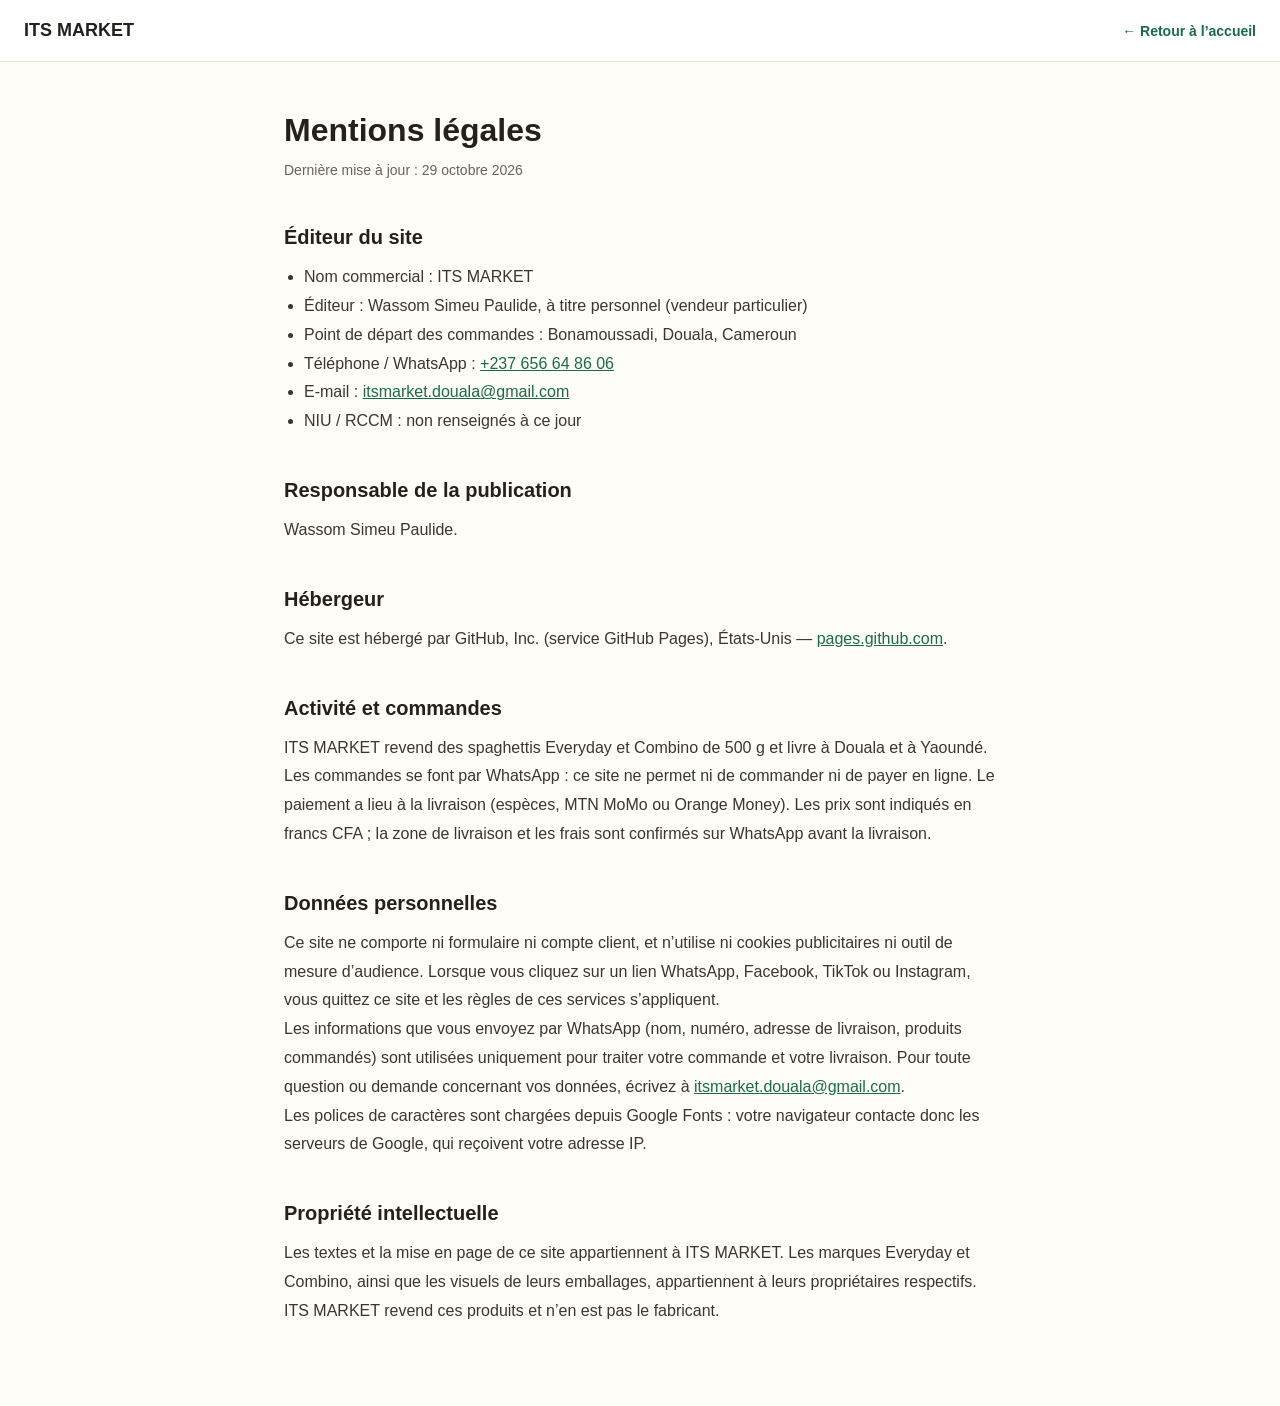
==== mentions-legales.html @ 29c6ae62 "feat: premiere version du site vitrine ITS MARKET (HTML et CSS)" ====
<!DOCTYPE html>
<html lang="fr">
  <head>
    <meta charset="UTF-8" />
    <meta http-equiv="Content-Security-Policy" content="default-src 'none'; img-src 'self'; style-src 'self' https://fonts.googleapis.com; font-src https://fonts.gstatic.com; base-uri 'none'; form-action 'none'; upgrade-insecure-requests" />
    <meta name="referrer" content="strict-origin-when-cross-origin" />
    <meta name="viewport" content="width=device-width, initial-scale=1.0" />
    <title>Mentions légales | ITS MARKET</title>
    <meta name="description" content="Mentions légales du site ITS MARKET : éditeur, hébergeur, données personnelles et propriété intellectuelle." />
    <link rel="canonical" href="https://paulide-simeu.github.io/mentions-legales.html" />
    <meta name="robots" content="index, follow" />
    <meta name="theme-color" content="#1b6b45" />
    <link rel="icon" href="assets/images/favicon.svg" type="image/svg+xml" />
    <link rel="icon" href="assets/images/favicon-48.png" sizes="48x48" type="image/png" />
    <link rel="apple-touch-icon" href="assets/images/apple-touch-icon.png" />
    <link rel="preconnect" href="https://fonts.googleapis.com" />
    <link rel="preconnect" href="https://fonts.gstatic.com" crossorigin />
    <link href="https://fonts.googleapis.com/css2?family=Inter:wght@400;500;600;700&family=Poppins:wght@500;600;700&display=swap" rel="stylesheet" />
    <link rel="stylesheet" href="css/style.css" />
  </head>
  <body>
    <header class="legal-header">
      <a href="index.html" class="logo">ITS MARKET</a>
      <a href="index.html" class="legal-back">← Retour à l’accueil</a>
    </header>

    <article class="legal-page">
      <h1>Mentions légales</h1>
      <p class="legal-update">Dernière mise à jour : 29 octobre 2026</p>

      <h2>Éditeur du site</h2>
      <ul>
        <li>Nom commercial : ITS MARKET</li>
        <li>Éditeur : Wassom Simeu Paulide, à titre personnel (vendeur particulier)</li>
        <li>Point de départ des commandes : Bonamoussadi, Douala, Cameroun</li>
        <li>Téléphone / WhatsApp : <a href="https://wa.me/237656648606" target="_blank" rel="noopener noreferrer">+237 656 64 86 06</a></li>
        <li>E-mail : <a href="mailto:itsmarket.douala@gmail.com">itsmarket.douala@gmail.com</a></li>
        <li>NIU / RCCM : non renseignés à ce jour</li>
      </ul>

      <h2>Responsable de la publication</h2>
      <p>Wassom Simeu Paulide.</p>

      <h2>Hébergeur</h2>
      <p>Ce site est hébergé par GitHub, Inc. (service GitHub Pages), États-Unis — <a href="https://pages.github.com" target="_blank" rel="noopener noreferrer">pages.github.com</a>.</p>

      <h2>Activité et commandes</h2>
      <p>ITS MARKET revend des spaghettis Everyday et Combino de 500 g et livre à Douala et à Yaoundé. Les commandes se font par WhatsApp : ce site ne permet ni de commander ni de payer en ligne. Le paiement a lieu à la livraison (espèces, MTN MoMo ou Orange Money). Les prix sont indiqués en francs CFA ; la zone de livraison et les frais sont confirmés sur WhatsApp avant la livraison.</p>

      <h2>Données personnelles</h2>
      <p>Ce site ne comporte ni formulaire ni compte client, et n’utilise ni cookies publicitaires ni outil de mesure d’audience. Lorsque vous cliquez sur un lien WhatsApp, Facebook, TikTok ou Instagram, vous quittez ce site et les règles de ces services s’appliquent.</p>
      <p>Les informations que vous envoyez par WhatsApp (nom, numéro, adresse de livraison, produits commandés) sont utilisées uniquement pour traiter votre commande et votre livraison. Pour toute question ou demande concernant vos données, écrivez à <a href="mailto:itsmarket.douala@gmail.com">itsmarket.douala@gmail.com</a>.</p>
      <p>Les polices de caractères sont chargées depuis Google Fonts : votre navigateur contacte donc les serveurs de Google, qui reçoivent votre adresse IP.</p>

      <h2>Propriété intellectuelle</h2>
      <p>Les textes et la mise en page de ce site appartiennent à ITS MARKET. Les marques Everyday et Combino, ainsi que les visuels de leurs emballages, appartiennent à leurs propriétaires respectifs. ITS MARKET revend ces produits et n’en est pas le fabricant.</p>
    </article>
  </body>
</html>
---- css/style.css ----
/*
   RESET
 */

* {
  margin: 0;
  padding: 0;
  box-sizing: border-box;
}

html {
  scroll-behavior: smooth;
}

body {
  min-height: 100vh;
  background-color: #fffdf8;
  color: #24201d;
  font-family: "Inter", sans-serif;
}

a {
  color: inherit;
  text-decoration: none;
}

/*
   HEADER
*/

.site-header {
  position: sticky;
  top: 0;
  z-index: 1000;

  width: 100%;
  height: 72px;

  display: flex;
  align-items: center;
  justify-content: space-between;

  padding: 0 32px;

  background-color: #ffffff;
  border-bottom: 1px solid #e8e2d9;
}

/* 
   HEADER LEFT
*/

.header-left {
  display: flex;
  align-items: center;
  gap: 16px;
}

.logo {
  color: #24201d;

  font-family: "Poppins", sans-serif;
  font-size: 18px;
  font-weight: 600;

  white-space: nowrap;
}

/*
   HAMBURGER
 */

.sidebar-toggle {
  position: fixed;

  top: 0;
  left: 0;

  width: 1px;
  height: 1px;

  margin: 0;
  padding: 0;

  opacity: 0;

  overflow: hidden;

  clip-path: inset(50%);
  white-space: nowrap;
}

.menu-button {
  width: 40px;
  height: 40px;

  display: flex;
  flex-direction: column;
  align-items: center;
  justify-content: center;
  gap: 5px;

  cursor: pointer;

  border-radius: 8px;

  transition:
    background-color 0.2s ease,
    transform 0.15s ease;
}

/* Survol */

.menu-button:hover {
  background-color: #f1f7f3;
}

.menu-button:hover span {
  background-color: #1b6b45;
}

/* Effet de pression */

.menu-button:active {
  transform: scale(0.88);
}

/* 
   BARRES PAR DÉFAUT
   SIDEBAR FERMÉE → CROIX
 */

.menu-button span {
  display: block;

  width: 20px;
  height: 2px;

  background-color: #24201d;

  border-radius: 2px;

  transform-origin: center;

  transition:
    transform 0.2s ease,
    opacity 0.2s ease,
    background-color 0.2s ease;
}

/* Croix */

.menu-button span:first-child {
  transform: translateY(7px) rotate(45deg);
}

.menu-button span:nth-child(2) {
  opacity: 0;
}

.menu-button span:last-child {
  transform: translateY(-7px) rotate(-45deg);
}

/* 
   SIDEBAR OUVERTE → 3 BARRES
 */

.sidebar-toggle:checked ~ .site-header .menu-button span:first-child {
  transform: translateY(0) rotate(0);
}

.sidebar-toggle:checked ~ .site-header .menu-button span:nth-child(2) {
  opacity: 1;
}

.sidebar-toggle:checked ~ .site-header .menu-button span:last-child {
  transform: translateY(0) rotate(0);
}

/* 
   MAIN NAVIGATION
*/

.main-navigation {
  display: flex;
  align-items: center;
  gap: 28px;
}

.nav-link {
  color: #6b625c;

  font-family: "Inter", sans-serif;
  font-size: 14px;
  font-weight: 500;

  transition: color 0.2s ease;
}

.nav-link:hover,
.nav-link.active {
  color: #1b6b45;
}

.nav-link {
  position: relative;
  display: inline-flex;
  align-items: center;
  min-height: 72px;
}
.nav-link::after {
  content: "";
  position: absolute;
  left: 0;
  right: 0;
  bottom: 0;
  height: 2px;
  background-color: #1b6b45;
  transform: scaleX(0);
  transform-origin: left;
  transition: transform 0.2s ease;
}
.nav-link:hover::after,
.nav-link.active::after {
  transform: scaleX(1);
}

/* 
   HEADER CTA
*/

.header-cta {
  display: inline-flex;
  align-items: center;
  justify-content: center;

  min-height: 40px;
  padding: 0 18px;

  background-color: #1b6b45;
  color: #ffffff;

  border-radius: 8px;

  font-family: "Inter", sans-serif;
  font-size: 14px;
  font-weight: 600;

  transition:
    background-color 0.2s ease,
    transform 0.2s ease;
}

.header-cta:hover {
  background-color: #155437;
}

.header-cta:active {
  transform: translateY(1px);
}

/* 
   SIDEBAR
*/

.sidebar {
  position: fixed;

  top: 72px;
  left: 0;

  width: 250px;
  height: calc(100vh - 72px);

  background-color: #ffffff;

  border-right: 1px solid #e8e2d9;

  overflow-y: auto;

  transform: translateX(0);

  transition: transform 0.3s ease;

  z-index: 900;
}

.sidebar-content {
  padding: 32px 16px;
}

.sidebar-label {
  margin-bottom: 16px;
  padding: 0 12px;

  color: #6b625c;

  font-family: "Inter", sans-serif;
  font-size: 12px;
  font-weight: 600;

  letter-spacing: 0.5px;
}

.sidebar-navigation {
  display: flex;
  flex-direction: column;
  gap: 4px;
}

.sidebar-link {
  min-height: 44px;

  display: flex;
  align-items: center;
  gap: 12px;

  padding: 0 12px;

  color: #6b625c;

  border-radius: 8px;

  font-family: "Inter", sans-serif;
  font-size: 14px;
  font-weight: 500;

  transition:
    background-color 0.2s ease,
    color 0.2s ease;
}

.sidebar-link:hover,
.sidebar-link.active {
  background-color: #f1f7f3;
  color: #1b6b45;
}

.sidebar-icon {
  width: 20px;

  display: inline-flex;
  justify-content: center;

  font-size: 16px;
  color: currentColor;
}

.sidebar-link {
  position: relative;
}
.sidebar-link::before {
  content: "";
  position: absolute;
  top: 10px;
  bottom: 10px;
  left: 0;
  width: 3px;
  background-color: #1b6b45;
  border-radius: 0 3px 3px 0;
  transform: scaleY(0);
  transform-origin: center;
  transition: transform 0.2s ease;
}
.sidebar-link:hover::before,
.sidebar-link.active::before {
  transform: scaleY(1);
}

/* 
   SIDEBAR TOGGLE
*/

.sidebar-toggle:checked ~ .sidebar {
  transform: translateX(-100%);
}
main {
  margin-left: 250px;
  transition: margin-left 0.3s ease;
  container-type: inline-size; /* permet aux grilles de réagir à la largeur réelle de <main> (sidebar ouverte ou fermée) */
}

.sidebar-toggle:checked ~ main {
  margin-left: 0;
}

/* Footer toujours sur toute la largeur */
.site-footer {
  margin-left: 0;
}

/* 
   HERO
*/

.hero {
  min-height: calc(100vh - 72px);

  display: grid;
  grid-template-columns: repeat(auto-fit, minmax(min(100%, 440px), 1fr));
  align-items: center;
  gap: clamp(32px, 5vw, 64px);

  padding: clamp(40px, 6vw, 80px) clamp(16px, 4vw, 64px);

  background-color: #fffdf8;
}

.hero-content {
  max-width: 620px;
}

.hero-kicker {
  margin-bottom: 16px;

  color: #1b6b45;

  font-family: "Inter", sans-serif;
  font-size: 13px;
  font-weight: 700;

  letter-spacing: 1.2px;
}

.hero-title {
  margin-bottom: 24px;

  color: #24201d;

  font-family: "Poppins", sans-serif;
  font-size: clamp(42px, 5vw, 68px);
  font-weight: 700;
  line-height: 1.08;
  letter-spacing: -1.5px;
}

.hero-description {
  max-width: 520px;
  margin-bottom: 32px;

  color: #6b625c;

  font-family: "Inter", sans-serif;
  font-size: 18px;
  line-height: 1.6;
}

.hero-cta {
  display: inline-flex;
  align-items: center;
  justify-content: center;

  min-height: 48px;
  padding: 0 24px;

  background-color: #1b6b45;
  color: #ffffff;

  border-radius: 8px;

  font-family: "Inter", sans-serif;
  font-size: 15px;
  font-weight: 600;

  transition:
    background-color 0.2s ease,
    transform 0.2s ease;
}

.hero-cta:hover {
  background-color: #155437;
}

.hero-cta:active {
  transform: translateY(1px);
}

/*
   HERO PRODUCTS
 */

.hero-products {
  display: grid;
  grid-template-columns: repeat(2, minmax(0, 1fr));
  align-items: end;
  gap: clamp(12px, 2vw, 24px);
}

.hero-product {
  min-height: clamp(220px, 29vw, 420px);

  display: flex;
  align-items: center;
  justify-content: center;

  padding: clamp(12px, 2vw, 32px);

  background-color: #ffffff;

  border: 1px solid #e8e2d9;
  border-radius: 16px;
}

.hero-product-image {
  width: 100%;
  height: clamp(160px, 22vw, 320px);

  display: flex;
  align-items: center;
  justify-content: center;

  background-color: #f1f7f3;

  border-radius: 12px;

  color: #1b6b45;

  font-family: "Poppins", sans-serif;
  font-size: 22px;
  font-weight: 600;
}

/* 
   PRODUCTS
*/

.products {
  padding: 96px 64px;

  background-color: #ffffff;
}

.section-heading {
  max-width: 680px;
  margin: 0 auto 48px;

  text-align: center;
}

.section-kicker {
  margin-bottom: 12px;

  color: #1b6b45;

  font-family: "Inter", sans-serif;
  font-size: 13px;
  font-weight: 700;

  letter-spacing: 1.2px;
}

.section-title {
  margin-bottom: 16px;

  color: #24201d;

  font-family: "Poppins", sans-serif;
  font-size: 42px;
  font-weight: 700;
  line-height: 1.15;
}

.section-description {
  color: #6b625c;

  font-family: "Inter", sans-serif;
  font-size: 16px;
  line-height: 1.6;
}

.products-grid {
  max-width: 1000px;
  margin: 0 auto;

  display: grid;
  grid-template-columns: repeat(2, minmax(0, 1fr));
  gap: 24px;
}

.product-card {
  overflow: hidden;

  background-color: #fffdf8;

  border: 1px solid #e8e2d9;
  border-radius: 16px;

  transition:
    transform 0.2s ease,
    box-shadow 0.2s ease;
}

.product-card:hover {
  transform: translateY(-4px);

  box-shadow: 0 12px 32px rgba(36, 32, 29, 0.08);
}

.product-image {
  height: 320px;

  display: flex;
  align-items: center;
  justify-content: center;

  margin: 16px;

  background-color: #f1f7f3;

  border-radius: 12px;

  color: #1b6b45;

  font-family: "Poppins", sans-serif;
  font-size: 24px;
  font-weight: 600;
}

.product-content {
  padding: 8px 24px 28px;
}

.product-brand {
  margin-bottom: 6px;

  color: #1b6b45;

  font-family: "Inter", sans-serif;
  font-size: 13px;
  font-weight: 600;
}

.product-title {
  margin-bottom: 12px;

  color: #24201d;

  font-family: "Poppins", sans-serif;
  font-size: 20px;
  font-weight: 600;
}

.product-price {
  margin-bottom: 20px;

  color: #24201d;

  font-family: "Poppins", sans-serif;
  font-size: 22px;
  font-weight: 700;
}

.product-cta {
  display: inline-flex;
  align-items: center;
  justify-content: center;

  min-height: 44px;
  padding: 0 20px;

  background-color: #1b6b45;
  color: #ffffff;

  border-radius: 8px;

  font-family: "Inter", sans-serif;
  font-size: 14px;
  font-weight: 600;

  transition: background-color 0.2s ease;
}

.product-cta:hover {
  background-color: #155437;
}

/* 
   PACKS
 */

.packs {
  padding: 96px 64px;

  background-color: #fffdf8;
}

.packs-grid {
  max-width: 1100px;
  margin: 0 auto;

  display: grid;
  grid-template-columns: repeat(4, minmax(0, 1fr));
  gap: 20px;
}

.pack-card {
  min-height: 320px;

  display: flex;
  flex-direction: column;

  padding: 28px 24px;

  background-color: #ffffff;

  border: 1px solid #e8e2d9;
  border-radius: 12px;

  transition:
    transform 0.2s ease,
    box-shadow 0.2s ease;
}

.pack-card:hover {
  transform: translateY(-4px);

  box-shadow: 0 12px 32px rgba(36, 32, 29, 0.08);
}

.pack-card-featured {
  border: 2px solid #1b6b45;
}

.pack-label {
  margin-bottom: 20px;

  color: #1b6b45;

  font-family: "Inter", sans-serif;
  font-size: 12px;
  font-weight: 700;

  letter-spacing: 1px;
}

.pack-quantity {
  margin-bottom: 4px;

  color: #24201d;

  font-family: "Poppins", sans-serif;
  font-size: 48px;
  font-weight: 700;
  line-height: 1;
}

.pack-units {
  margin-bottom: 24px;

  color: #6b625c;

  font-family: "Inter", sans-serif;
  font-size: 14px;
}

.pack-price {
  margin-top: auto;
  margin-bottom: 24px;

  color: #24201d;

  font-family: "Poppins", sans-serif;
  font-size: 21px;
  font-weight: 700;
}

.pack-cta {
  min-height: 44px;

  display: inline-flex;
  align-items: center;
  justify-content: center;

  padding: 0 16px;

  background-color: #1b6b45;
  color: #ffffff;

  border-radius: 8px;

  font-family: "Inter", sans-serif;
  font-size: 13px;
  font-weight: 600;

  transition: background-color 0.2s ease;
}

.pack-cta:hover {
  background-color: #155437;
}

/* 
   WHY US
 */

.why-us {
  padding: 96px 64px;

  background-color: #ffffff;
}

.why-us-grid {
  max-width: 1100px;
  margin: 0 auto;

  display: grid;
  grid-template-columns: repeat(4, minmax(0, 1fr));
  gap: 20px;
}

.why-us-card {
  padding: 28px 24px;

  background-color: #fffdf8;

  border: 1px solid #e8e2d9;
  border-radius: 12px;
}

.why-us-icon {
  width: 48px;
  height: 48px;

  display: flex;
  align-items: center;
  justify-content: center;

  margin-bottom: 20px;

  background-color: #f1f7f3;
  color: #1b6b45;

  border-radius: 8px;

  font-family: "Inter", sans-serif;
  font-size: 12px;
  font-weight: 700;
}

.why-us-title {
  margin-bottom: 10px;

  color: #24201d;

  font-family: "Poppins", sans-serif;
  font-size: 17px;
  font-weight: 600;
}

.why-us-description {
  color: #6b625c;

  font-family: "Inter", sans-serif;
  font-size: 14px;
  line-height: 1.6;
}

/* 
   HOW IT WORKS
 */
.how-it-works {
  padding: 96px 64px;
  background-color: #fffdf8;
}
.steps-grid {
  max-width: 1100px;
  margin: 0 auto;
  display: grid;
  grid-template-columns: repeat(3, minmax(0, 1fr));
  gap: 24px;
}
.step-card {
  padding: 32px 28px;
  background-color: #ffffff;
  border: 1px solid #e8e2d9;
  border-radius: 12px;
}
.step-number {
  width: 52px;
  height: 52px;
  display: flex;
  align-items: center;
  justify-content: center;
  margin-bottom: 24px;
  background-color: #f1f7f3;
  color: #1b6b45;
  border-radius: 50%;
  font-family: "Poppins", sans-serif;
  font-size: 17px;
  font-weight: 700;
}
.step-title {
  margin-bottom: 12px;
  color: #24201d;
  font-family: "Poppins", sans-serif;
  font-size: 18px;
  font-weight: 600;
  line-height: 1.4;
}
.step-description {
  color: #6b625c;
  font-family: "Inter", sans-serif;
  font-size: 14px;
  line-height: 1.7;
}

/* 
   DELIVERY
 */

.delivery {
  padding: 96px 64px;

  background-color: #ffffff;
}

.delivery-content {
  max-width: 1100px;
  margin: 0 auto;

  display: grid;
  grid-template-columns: minmax(0, 1.1fr) minmax(300px, 0.9fr);
  align-items: center;
  gap: 64px;
}

.delivery-information {
  max-width: 560px;
}

.delivery-title {
  margin-bottom: 20px;

  color: #24201d;

  font-family: "Poppins", sans-serif;
  font-size: 40px;
  font-weight: 700;
  line-height: 1.2;
}

.delivery-description {
  margin-bottom: 28px;

  color: #6b625c;

  font-family: "Inter", sans-serif;
  font-size: 16px;
  line-height: 1.7;
}

.delivery-details {
  display: flex;
  flex-direction: column;
  gap: 18px;

  margin-bottom: 32px;

  list-style: none;
}

.delivery-details li {
  display: flex;
  align-items: center;
  gap: 12px;

  color: #24201d;

  font-family: "Inter", sans-serif;
  font-size: 14px;
  line-height: 1.5;
}

.delivery-detail-icon {
  width: 36px;
  height: 36px;

  flex-shrink: 0;

  display: flex;
  align-items: center;
  justify-content: center;

  background-color: #f1f7f3;
  color: #1b6b45;

  border-radius: 8px;

  font-size: 12px;
  font-weight: 700;
}

.delivery-cta {
  min-height: 48px;
  padding: 0 22px;

  display: inline-flex;
  align-items: center;
  justify-content: center;

  background-color: #1b6b45;
  color: #ffffff;

  border-radius: 8px;

  font-family: "Inter", sans-serif;
  font-size: 14px;
  font-weight: 600;

  transition: background-color 0.2s ease;
}

.delivery-cta:hover {
  background-color: #155437;
}

.delivery-visual {
  min-height: 360px;

  display: flex;
  align-items: center;
  justify-content: center;

  padding: 32px;

  background-color: #f1f7f3;

  border-radius: 16px;
}

.delivery-visual-card {
  width: 100%;
  max-width: 300px;

  padding: 40px 24px;

  background-color: #ffffff;

  border: 1px solid #e8e2d9;
  border-radius: 16px;

  text-align: center;

  box-shadow: 0 12px 32px rgba(36, 32, 29, 0.06);
}

.delivery-city {
  margin-bottom: 8px;

  color: #24201d;

  font-family: "Poppins", sans-serif;
  font-size: 28px;
  font-weight: 700;
}

.delivery-country {
  color: #6b625c;

  font-family: "Inter", sans-serif;
  font-size: 15px;
}

/* 
   WHATSAPP CTA
 */

.whatsapp-cta {
  padding: 80px 64px;

  background-color: #fffdf8;
}

.whatsapp-cta-content {
  max-width: 1100px;
  margin: 0 auto;

  padding: 64px 48px;

  background-color: #1b6b45;

  border-radius: 16px;

  text-align: center;
}

.whatsapp-cta-kicker {
  margin-bottom: 16px;

  color: #f4b942;

  font-family: "Inter", sans-serif;
  font-size: 13px;
  font-weight: 700;

  letter-spacing: 1.2px;
}

.whatsapp-cta-title {
  margin-bottom: 20px;

  color: #ffffff;

  font-family: "Poppins", sans-serif;
  font-size: 42px;
  font-weight: 700;
  line-height: 1.2;
}

.whatsapp-cta-description {
  max-width: 620px;
  margin: 0 auto 32px;

  color: #ffffff;

  font-family: "Inter", sans-serif;
  font-size: 16px;
  line-height: 1.7;
}

.whatsapp-cta-button {
  min-height: 50px;
  padding: 0 24px;

  display: inline-flex;
  align-items: center;
  justify-content: center;
  gap: 12px;

  background-color: #ffffff;
  color: #1b6b45;

  border-radius: 8px;

  font-family: "Inter", sans-serif;
  font-size: 15px;
  font-weight: 700;

  transition:
    background-color 0.2s ease,
    transform 0.2s ease;
}

.whatsapp-cta-button:hover {
  background-color: #f4b942;
}

.whatsapp-cta-button:active {
  transform: translateY(1px);
}

/* 
   FAQ
 */

.faq {
  padding: 96px 64px;

  background-color: #ffffff;
}

.faq-list {
  max-width: 800px;
  margin: 0 auto;

  display: flex;
  flex-direction: column;
  gap: 12px;
}

.faq-item {
  background-color: #fffdf8;

  border: 1px solid #e8e2d9;
  border-radius: 12px;

  overflow: hidden;
}

.faq-question {
  min-height: 68px;

  display: flex;
  align-items: center;
  justify-content: space-between;
  gap: 20px;

  padding: 20px 24px;

  color: #24201d;

  font-family: "Inter", sans-serif;
  font-size: 15px;
  font-weight: 600;
  line-height: 1.5;

  cursor: pointer;
  list-style: none;
}

.faq-question::-webkit-details-marker {
  display: none;
}

.faq-icon {
  flex-shrink: 0;

  color: #1b6b45;

  font-size: 24px;
  font-weight: 400;

  transition: transform 0.2s ease;
}

.faq-item[open] .faq-icon {
  transform: rotate(45deg);
}

.faq-answer {
  padding: 0 24px 24px;
}

.faq-answer p {
  color: #6b625c;

  font-family: "Inter", sans-serif;
  font-size: 14px;
  line-height: 1.7;
}

.faq-question:focus-visible {
  outline: 2px solid #1b6b45;
  outline-offset: -4px;
}

/* 
   FOOTER
 */
.site-footer {
  width: 100%;
  padding: 64px 64px 24px;
  background-color: #24201d;
  color: #ffffff;
}
.footer-content {
  max-width: 1280px;
  margin: 0 auto 48px;
  display: grid;
  grid-template-columns: 1.4fr 1fr 1fr 1.2fr;
  gap: 40px;
}
.footer-brand {
  max-width: 280px;
}
.footer-logo {
  display: inline-block;
  margin-bottom: 20px;
  color: #ffffff;
  font-family: "Poppins", sans-serif;
  font-size: 22px;
  font-weight: 700;
}
.footer-description {
  color: #d1cbc5;
  font-family: "Inter", sans-serif;
  font-size: 14px;
  line-height: 1.7;
}
.footer-heading {
  margin-bottom: 20px;
  color: #ffffff;
  font-family: "Poppins", sans-serif;
  font-size: 15px;
  font-weight: 600;
}
.footer-navigation {
  display: flex;
  flex-direction: column;
  align-items: flex-start;
  gap: 14px;
}
.footer-navigation a,
.footer-contact-link {
  color: #d1cbc5;
  font-family: "Inter", sans-serif;
  font-size: 14px;
  line-height: 1.5;
  transition: color 0.2s ease;
}
.footer-navigation a:hover,
.footer-contact-link:hover {
  color: #f4b942;
}
.footer-contact-text {
  margin-bottom: 16px;
  color: #d1cbc5;
  font-family: "Inter", sans-serif;
  font-size: 14px;
  line-height: 1.7;
}
.footer-contact-link {
  display: inline-block;
  color: #f4b942;
  font-weight: 600;
}
.footer-bottom {
  max-width: 1280px;
  margin: 0 auto;
  padding-top: 24px;
  border-top: 1px solid #514a44;
  text-align: center;
}
.footer-bottom p {
  color: #d1cbc5;
  font-family: "Inter", sans-serif;
  font-size: 13px;
  line-height: 1.6;
}
/*
   FOOTER — ESPACE POUR LA SIDEBAR
 */

.site-footer {
  container-type: inline-size;
  margin-left: 250px;
  width: calc(100% - 250px);

  transition:
    margin-left 0.3s ease,
    width 0.3s ease;
}

.sidebar-toggle:checked ~ .site-footer {
  margin-left: 0;
  width: 100%;
}

/* 
   IMAGES PRODUITS
   (mix-blend-mode: multiply fond blanc des JPEG se fond dans le cadre vert clair)
*/

.hero-product-image img,
.product-image img {
  display: block;
  width: 100%;
  height: 100%;
  object-fit: contain;
  mix-blend-mode: multiply;
}

.product-image {
  padding: 12px;
}

/*
   ICÔNES SVG (héritent de la couleur du texte)
 */

.icon {
  width: 1em;
  height: 1em;
  flex-shrink: 0;
}

.sidebar-icon .icon {
  width: 20px;
  height: 20px;
}

.why-us-icon .icon {
  width: 24px;
  height: 24px;
}

.delivery-detail-icon .icon {
  width: 20px;
  height: 20px;
}

/*
   FOOTER — RÉSEAUX SOCIAUX
 */

.footer-social {
  margin-top: 20px;

  display: flex;
  flex-direction: column;
  gap: 4px;

  list-style: none;
}

.footer-social a {
  min-height: 40px;

  display: inline-flex;
  align-items: center;
  gap: 10px;

  color: #d1cbc5;

  font-family: "Inter", sans-serif;
  font-size: 14px;

  transition: color 0.2s ease;
}

.footer-social a:hover {
  color: #f4b942;
}

.footer-social .icon {
  width: 20px;
  height: 20px;
}

/* 
   ACCESSIBILITÉ
 */

/* Ancres : le titre ne passe plus sous le header fixe */
main section[id] {
  scroll-margin-top: 84px;
}

/* Focus clavier visible */
a:focus-visible,
.sidebar-toggle:focus-visible ~ .site-header .menu-button {
  outline: 3px solid #1b6b45;
  outline-offset: 3px;
}

.whatsapp-cta a:focus-visible,
.site-footer a:focus-visible {
  outline-color: #f4b942;
}

/* Animations réduites si l'utilisateur le demande */
@media (prefers-reduced-motion: reduce) {
  html {
    scroll-behavior: auto;
  }

  *,
  *::before,
  *::after {
    transition: none !important;
  }
}

/* 
   PHOTO DE LA SECTION LIVRAISON
*/

.delivery-photo {
  display: block;
  width: 100%;
  height: auto;
  aspect-ratio: 7 / 5;
  object-fit: cover;

  margin-bottom: 20px;

  border-radius: 12px;
}

/* 
   BOUTON MODE CLAIR / SOMBRE 
 */

.header-actions {
  display: flex;
  align-items: center;
  gap: 12px;
}

.theme-toggle {
  position: absolute;
  opacity: 0;
  pointer-events: none;
}

.theme-button {
  width: 40px;
  height: 40px;

  display: inline-flex;
  align-items: center;
  justify-content: center;

  color: #24201d;
  border: 1px solid #e8e2d9;
  border-radius: 8px;

  cursor: pointer;
  transition: background-color 0.2s ease;
}

.theme-button:hover {
  background-color: #f1f7f3;
}

.theme-button .icon {
  width: 20px;
  height: 20px;
}

.theme-button .icon-sun,
:root:has(#theme-toggle:checked) .theme-button .icon-moon {
  display: none;
}

:root:has(#theme-toggle:checked) .theme-button .icon-sun {
  display: block;
}

:root:has(#theme-toggle:focus-visible) .theme-button {
  outline: 3px solid #1b6b45;
  outline-offset: 3px;
}

/*
   MODE SOMBRE
 */

:root:has(#theme-toggle:checked) {
  color-scheme: dark;
}

:root:has(#theme-toggle:checked)
  :is(
    body,
    .hero,
    .packs,
    .how-it-works,
    .whatsapp-cta,
    .product-card,
    .why-us-card,
    .faq-item
  ) {
  background-color: #161412;
}

:root:has(#theme-toggle:checked)
  :is(
    .site-header,
    .sidebar,
    .hero-product,
    .products,
    .pack-card,
    .why-us,
    .step-card,
    .delivery,
    .delivery-visual-card,
    .faq
  ) {
  background-color: #1f1c19;
}

:root:has(#theme-toggle:checked)
  :is(
    .delivery-visual,
    .why-us-icon,
    .step-number,
    .delivery-detail-icon,
    .menu-button:hover,
    .theme-button:hover,
    .sidebar-link:hover,
    .sidebar-link.active
  ) {
  background-color: #23302a;
}

:root:has(#theme-toggle:checked)
  :is(
    .site-header,
    .sidebar,
    .hero-product,
    .product-card,
    .pack-card:not(.pack-card-featured),
    .why-us-card,
    .step-card,
    .delivery-visual-card,
    .faq-item,
    .theme-button
  ) {
  border-color: #3a342f;
}

:root:has(#theme-toggle:checked)
  :is(
    body,
    .logo,
    .hero-title,
    .section-title,
    .product-title,
    .product-price,
    .pack-quantity,
    .pack-price,
    .why-us-title,
    .step-title,
    .delivery-title,
    .delivery-details li,
    .delivery-city,
    .faq-question,
    .theme-button
  ) {
  color: #f3eee8;
}

:root:has(#theme-toggle:checked)
  :is(
    .nav-link,
    .sidebar-label,
    .sidebar-link,
    .hero-description,
    .section-description,
    .pack-units,
    .why-us-description,
    .step-description,
    .delivery-description,
    .delivery-country,
    .faq-answer p
  ) {
  color: #b9b0a8;
}

:root:has(#theme-toggle:checked)
  :is(
    .nav-link:hover,
    .nav-link.active,
    .sidebar-link:hover,
    .sidebar-link.active,
    .hero-kicker,
    .section-kicker,
    .product-brand,
    .pack-label,
    .why-us-icon,
    .step-number,
    .delivery-detail-icon,
    .faq-icon
  ) {
  color: #5fc08c;
}

:root:has(#theme-toggle:checked) .nav-link::after,
:root:has(#theme-toggle:checked) .sidebar-link::before {
  background-color: #5fc08c;
}

:root:has(#theme-toggle:checked) .menu-button span {
  background-color: #f3eee8;
}

:root:has(#theme-toggle:checked) .menu-button:hover span {
  background-color: #5fc08c;
}

:root:has(#theme-toggle:checked) .site-footer {
  background-color: #0d0b0a;
}

/* 
   LIVRAISON : ZONES, FRAIS, QUARTIERS
 */

.delivery-zones {
  max-width: 1100px;
  margin: 64px auto 0;
}

.delivery-zones-title {
  color: #24201d;
  text-align: center;
  font-family: "Poppins", sans-serif;
  font-size: 24px;
  font-weight: 600;
}

.delivery-zones-note {
  max-width: 560px;
  margin: 8px auto 32px;
  color: #6b625c;
  text-align: center;
  font-family: "Inter", sans-serif;
  font-size: 15px;
  line-height: 1.7;
}

.zones-grid,
.cities-grid {
  display: grid;
  gap: 20px;
}

.zones-grid {
  grid-template-columns: repeat(auto-fit, minmax(220px, 1fr));
}

.cities-grid {
  grid-template-columns: repeat(auto-fit, minmax(280px, 1fr));
  margin-top: 20px;
}

.zone-card,
.city-card {
  padding: 24px;
  background-color: #fffdf8;
  border: 1px solid #e8e2d9;
  border-radius: 12px;
}

.zone-card {
  text-align: center;
}

.zone-name {
  margin-bottom: 8px;
  color: #6b625c;
  font-family: "Inter", sans-serif;
  font-size: 15px;
}

.zone-price {
  color: #1b6b45;
  font-family: "Poppins", sans-serif;
  font-size: 28px;
  font-weight: 600;
}

.city-name {
  margin-bottom: 8px;
  color: #24201d;
  font-family: "Poppins", sans-serif;
  font-size: 18px;
  font-weight: 600;
}

.city-districts {
  color: #6b625c;
  font-family: "Inter", sans-serif;
  font-size: 14px;
  line-height: 1.7;
}

.delivery-conditions {
  margin-top: 28px;
  display: flex;
  flex-wrap: wrap;
  justify-content: center;
  gap: 12px 28px;
  list-style: none;
  color: #24201d;
  font-family: "Inter", sans-serif;
  font-size: 14px;
  font-weight: 500;
  text-align: center;
}

/* 
   REVENDEURS
*/

.reseller-banner {
  max-width: 1100px;
  margin: 32px auto 0;
  padding: 32px;

  display: flex;
  flex-wrap: wrap;
  align-items: center;
  justify-content: space-between;
  gap: 24px;

  background-color: #ffffff;
  border: 1px solid #e8e2d9;
  border-radius: 12px;
}

.reseller-content {
  flex: 1 1 320px;
}

.reseller-title {
  margin-bottom: 8px;
  color: #24201d;
  font-family: "Poppins", sans-serif;
  font-size: 22px;
  font-weight: 600;
}

.reseller-text {
  color: #6b625c;
  font-family: "Inter", sans-serif;
  font-size: 15px;
  line-height: 1.7;
}

#resellers {
  scroll-margin-top: 84px;
}

.whatsapp-cta-hours {
  margin-top: 20px;
  color: #ffffff;
  font-family: "Inter", sans-serif;
  font-size: 14px;
}

/* Mode sombre : nouveaux blocs */

:root:has(#theme-toggle:checked) :is(.zone-card, .city-card) {
  background-color: #161412;
  border-color: #3a342f;
}

:root:has(#theme-toggle:checked) .reseller-banner {
  background-color: #1f1c19;
  border-color: #3a342f;
}

:root:has(#theme-toggle:checked)
  :is(
    .delivery-zones-title,
    .city-name,
    .delivery-conditions,
    .reseller-title
  ) {
  color: #f3eee8;
}

:root:has(#theme-toggle:checked)
  :is(.delivery-zones-note, .zone-name, .city-districts, .reseller-text) {
  color: #b9b0a8;
}

:root:has(#theme-toggle:checked) .zone-price {
  color: #5fc08c;
}

/* 
   PAGES SECONDAIRES (mentions légales, 404) ET LIENS DE FOOTER
 */

.footer-contact-text a,
.footer-bottom a {
  color: inherit;
  text-decoration: underline;
}

.footer-contact-text a:hover,
.footer-bottom a:hover {
  color: #f4b942;
}

.legal-header {
  padding: 20px 24px;
  display: flex;
  align-items: center;
  justify-content: space-between;
  gap: 16px;
  background-color: #ffffff;
  border-bottom: 1px solid #e8e2d9;
}

.legal-back {
  color: #1b6b45;
  font-family: "Inter", sans-serif;
  font-size: 14px;
  font-weight: 600;
}

.legal-page {
  max-width: 760px;
  margin: 0 auto;
  padding: 48px 24px 80px;
  font-family: "Inter", sans-serif;
  font-size: 16px;
  line-height: 1.8;
  color: #3b3531;
}

.legal-page h1 {
  margin-bottom: 8px;
  color: #24201d;
  font-family: "Poppins", sans-serif;
  font-size: 32px;
  line-height: 1.25;
}

.legal-page h2 {
  margin: 36px 0 8px;
  color: #24201d;
  font-family: "Poppins", sans-serif;
  font-size: 20px;
}

.legal-page ul {
  padding-left: 20px;
}

.legal-page a {
  color: #1b6b45;
  text-decoration: underline;
}

.legal-update {
  color: #6b625c;
  font-size: 14px;
}

/*
   GALERIE REVENDEURS
 */

.reseller-gallery {
  flex: 1 1 100%;
  margin-top: 8px;

  display: flex;
  flex-wrap: wrap;
  gap: 16px;
}

.ratio-square {
  --ar: 1;
}

.ratio-wide {
  --ar: 1.776;
}

.ratio-portrait {
  --ar: 0.858;
}

.reseller-gallery figure {
  flex: var(--ar) 1 calc(var(--ar) * 200px);
  min-width: min(100%, 220px);
  margin: 0;
}

.reseller-gallery img {
  display: block;
  width: 100%;
  height: auto;

  background-color: #f1f7f3;
  border-radius: 12px;
}

.reseller-gallery figcaption {
  margin-top: 8px;
  color: #6b625c;
  font-family: "Inter", sans-serif;
  font-size: 13px;
  text-align: center;
}

:root:has(#theme-toggle:checked) .reseller-gallery figcaption {
  color: #b9b0a8;
}
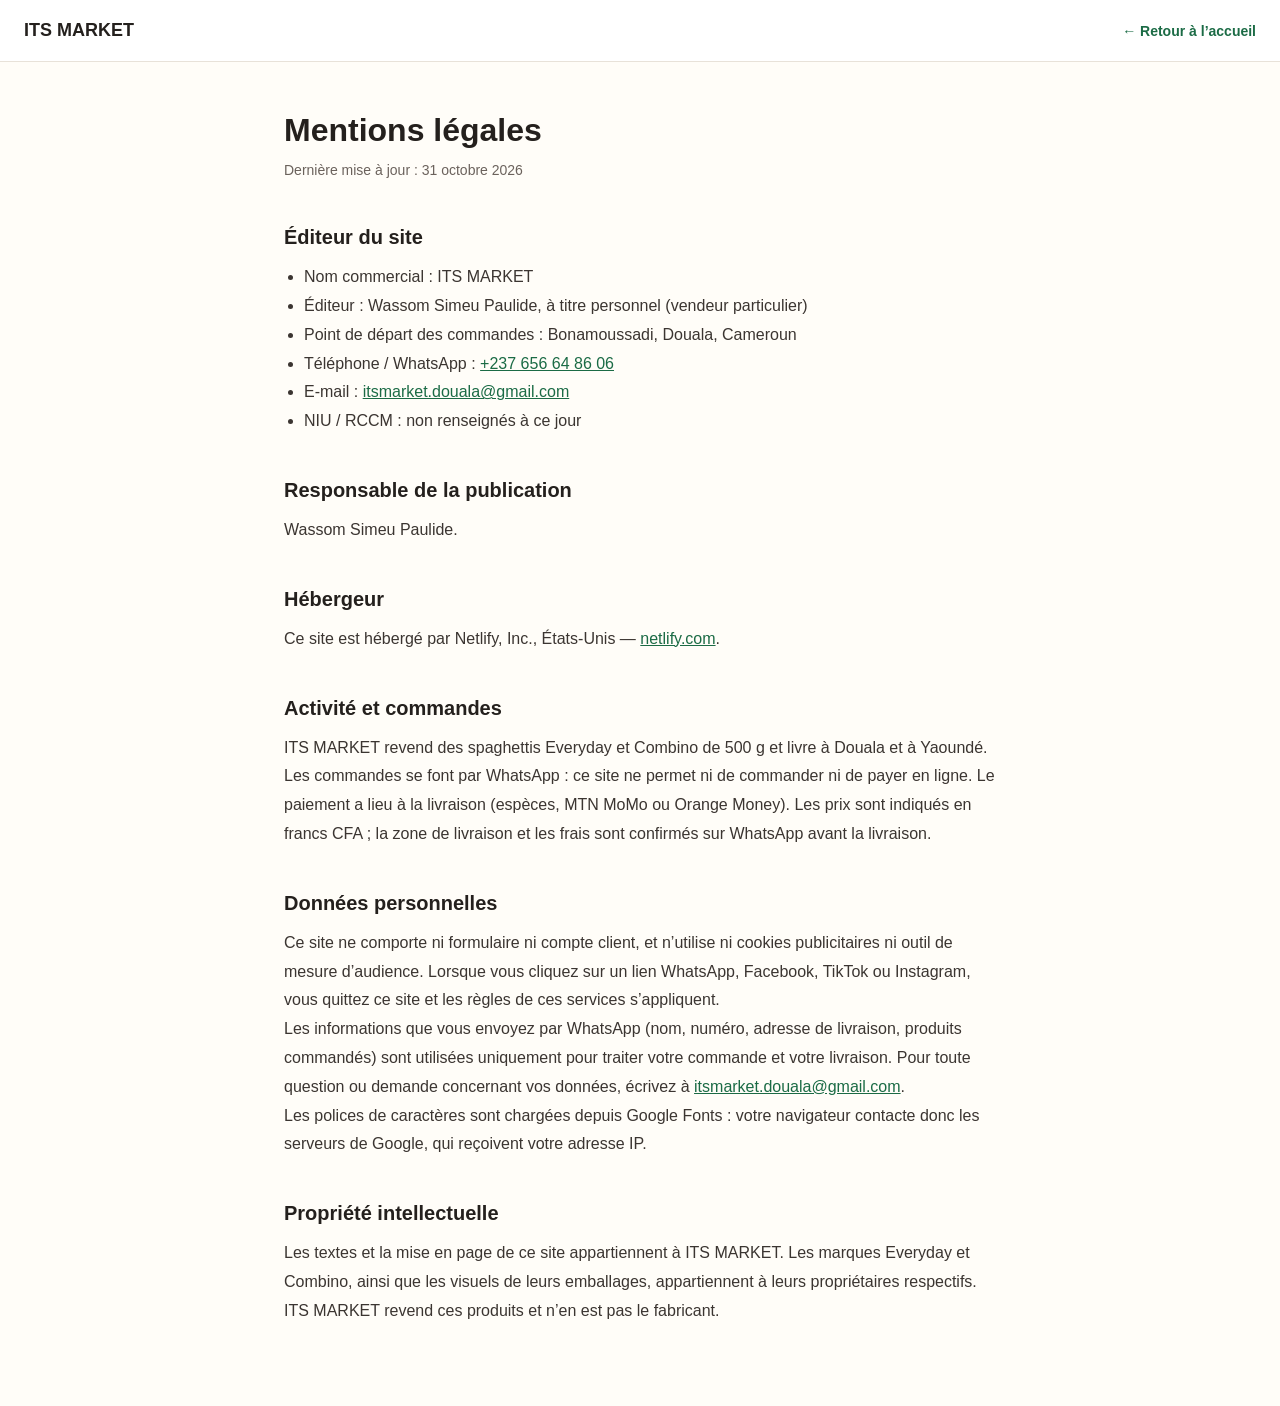
==== commit 50934db1: "chore: adresse Netlify, hebergeur et mise a jour du CSS" ====
--- a/mentions-legales.html
+++ b/mentions-legales.html
@@ -7,7 +7,7 @@
     <meta name="viewport" content="width=device-width, initial-scale=1.0" />
     <title>Mentions légales | ITS MARKET</title>
     <meta name="description" content="Mentions légales du site ITS MARKET : éditeur, hébergeur, données personnelles et propriété intellectuelle." />
-    <link rel="canonical" href="https://paulide-simeu.github.io/mentions-legales.html" />
+    <link rel="canonical" href="https://its-market-cameroun.netlify.app/mentions-legales.html" />
     <meta name="robots" content="index, follow" />
     <meta name="theme-color" content="#1b6b45" />
     <link rel="icon" href="assets/images/favicon.svg" type="image/svg+xml" />
@@ -26,7 +26,7 @@
 
     <article class="legal-page">
       <h1>Mentions légales</h1>
-      <p class="legal-update">Dernière mise à jour : 29 octobre 2026</p>
+      <p class="legal-update">Dernière mise à jour : 31 octobre 2026</p>
 
       <h2>Éditeur du site</h2>
       <ul>
@@ -42,7 +42,7 @@
       <p>Wassom Simeu Paulide.</p>
 
       <h2>Hébergeur</h2>
-      <p>Ce site est hébergé par GitHub, Inc. (service GitHub Pages), États-Unis — <a href="https://pages.github.com" target="_blank" rel="noopener noreferrer">pages.github.com</a>.</p>
+      <p>Ce site est hébergé par Netlify, Inc., États-Unis — <a href="https://www.netlify.com" target="_blank" rel="noopener noreferrer">netlify.com</a>.</p>
 
       <h2>Activité et commandes</h2>
       <p>ITS MARKET revend des spaghettis Everyday et Combino de 500 g et livre à Douala et à Yaoundé. Les commandes se font par WhatsApp : ce site ne permet ni de commander ni de payer en ligne. Le paiement a lieu à la livraison (espèces, MTN MoMo ou Orange Money). Les prix sont indiqués en francs CFA ; la zone de livraison et les frais sont confirmés sur WhatsApp avant la livraison.</p>
--- a/css/style.css
+++ b/css/style.css
@@ -71,112 +71,115 @@
  */
 
 .sidebar-toggle {
-  position: fixed;
-
-  top: 0;
-  left: 0;
-
-  width: 1px;
-  height: 1px;
-
-  margin: 0;
-  padding: 0;
-
-  opacity: 0;
-
-  overflow: hidden;
-
-  clip-path: inset(50%);
-  white-space: nowrap;
+    position: fixed;
+
+    top: 0;
+    left: 0;
+
+    width: 1px;
+    height: 1px;
+
+    margin: 0;
+    padding: 0;
+
+    opacity: 0;
+
+    overflow: hidden;
+
+    clip-path: inset(50%);
+    white-space: nowrap;
 }
 
 .menu-button {
-  width: 40px;
-  height: 40px;
-
-  display: flex;
-  flex-direction: column;
-  align-items: center;
-  justify-content: center;
-  gap: 5px;
-
-  cursor: pointer;
-
-  border-radius: 8px;
-
-  transition:
-    background-color 0.2s ease,
-    transform 0.15s ease;
+    width: 40px;
+    height: 40px;
+
+    display: flex;
+    flex-direction: column;
+    align-items: center;
+    justify-content: center;
+    gap: 5px;
+
+    cursor: pointer;
+
+    border-radius: 8px;
+
+    transition:
+        background-color 0.2s ease,
+        transform 0.15s ease;
 }
 
 /* Survol */
 
 .menu-button:hover {
-  background-color: #f1f7f3;
+    background-color: #F1F7F3;
 }
 
 .menu-button:hover span {
-  background-color: #1b6b45;
+    background-color: #1B6B45;
 }
 
 /* Effet de pression */
 
 .menu-button:active {
-  transform: scale(0.88);
-}
-
-/* 
+    transform: scale(0.88);
+}
+
+
+/* ========================================
    BARRES PAR DÉFAUT
    SIDEBAR FERMÉE → CROIX
- */
+======================================== */
 
 .menu-button span {
-  display: block;
-
-  width: 20px;
-  height: 2px;
-
-  background-color: #24201d;
-
-  border-radius: 2px;
-
-  transform-origin: center;
-
-  transition:
-    transform 0.2s ease,
-    opacity 0.2s ease,
-    background-color 0.2s ease;
+    display: block;
+
+    width: 20px;
+    height: 2px;
+
+    background-color: #24201D;
+
+    border-radius: 2px;
+
+    transform-origin: center;
+
+    transition:
+        transform 0.2s ease,
+        opacity 0.2s ease,
+        background-color 0.2s ease;
 }
 
 /* Croix */
 
 .menu-button span:first-child {
-  transform: translateY(7px) rotate(45deg);
+    transform: translateY(7px) rotate(45deg);
 }
 
 .menu-button span:nth-child(2) {
-  opacity: 0;
+    opacity: 0;
 }
 
 .menu-button span:last-child {
-  transform: translateY(-7px) rotate(-45deg);
-}
-
-/* 
+    transform: translateY(-7px) rotate(-45deg);
+}
+
+
+/* ========================================
    SIDEBAR OUVERTE → 3 BARRES
- */
+======================================== */
 
 .sidebar-toggle:checked ~ .site-header .menu-button span:first-child {
-  transform: translateY(0) rotate(0);
+    transform: translateY(0) rotate(0);
 }
 
 .sidebar-toggle:checked ~ .site-header .menu-button span:nth-child(2) {
-  opacity: 1;
+    opacity: 1;
 }
 
 .sidebar-toggle:checked ~ .site-header .menu-button span:last-child {
-  transform: translateY(0) rotate(0);
-}
+    transform: translateY(0) rotate(0);
+}
+
 
 /* 
    MAIN NAVIGATION
@@ -376,23 +379,24 @@
   transform: translateX(-100%);
 }
 main {
-  margin-left: 250px;
-  transition: margin-left 0.3s ease;
-  container-type: inline-size; /* permet aux grilles de réagir à la largeur réelle de <main> (sidebar ouverte ou fermée) */
+    margin-left: 250px;
+    transition: margin-left 0.3s ease;
+    container-type: inline-size; /* permet aux grilles de réagir à la largeur réelle de <main> (sidebar ouverte ou fermée) */
 }
 
 .sidebar-toggle:checked ~ main {
-  margin-left: 0;
-}
+    margin-left: 0;
+}
+
 
 /* Footer toujours sur toute la largeur */
 .site-footer {
-  margin-left: 0;
-}
-
-/* 
+    margin-left: 0;
+}
+
+/* ========================================
    HERO
-*/
+======================================== */
 
 .hero {
   min-height: calc(100vh - 72px);
@@ -476,9 +480,9 @@
   transform: translateY(1px);
 }
 
-/*
+/* ========================================
    HERO PRODUCTS
- */
+======================================== */
 
 .hero-products {
   display: grid;
@@ -521,9 +525,9 @@
   font-weight: 600;
 }
 
-/* 
+/* ========================================
    PRODUCTS
-*/
+======================================== */
 
 .products {
   padding: 96px 64px;
@@ -675,9 +679,9 @@
   background-color: #155437;
 }
 
-/* 
+/* ========================================
    PACKS
- */
+======================================== */
 
 .packs {
   padding: 96px 64px;
@@ -790,9 +794,9 @@
   background-color: #155437;
 }
 
-/* 
+/* ========================================
    WHY US
- */
+======================================== */
 
 .why-us {
   padding: 96px 64px;
@@ -856,9 +860,9 @@
   line-height: 1.6;
 }
 
-/* 
+/* ========================================
    HOW IT WORKS
- */
+======================================== */
 .how-it-works {
   padding: 96px 64px;
   background-color: #fffdf8;
@@ -905,9 +909,9 @@
   line-height: 1.7;
 }
 
-/* 
+/* ========================================
    DELIVERY
- */
+======================================== */
 
 .delivery {
   padding: 96px 64px;
@@ -1062,9 +1066,9 @@
   font-size: 15px;
 }
 
-/* 
+/* ========================================
    WHATSAPP CTA
- */
+======================================== */
 
 .whatsapp-cta {
   padding: 80px 64px;
@@ -1150,9 +1154,9 @@
   transform: translateY(1px);
 }
 
-/* 
+/* ========================================
    FAQ
- */
+======================================== */
 
 .faq {
   padding: 96px 64px;
@@ -1235,9 +1239,9 @@
   outline-offset: -4px;
 }
 
-/* 
+/* ========================================
    FOOTER
- */
+======================================== */
 .site-footer {
   width: 100%;
   padding: 64px 64px 24px;
@@ -1318,29 +1322,29 @@
   font-size: 13px;
   line-height: 1.6;
 }
-/*
+/* ========================================
    FOOTER — ESPACE POUR LA SIDEBAR
- */
+======================================== */
 
 .site-footer {
-  container-type: inline-size;
-  margin-left: 250px;
-  width: calc(100% - 250px);
-
-  transition:
-    margin-left 0.3s ease,
-    width 0.3s ease;
+    container-type: inline-size;
+    margin-left: 250px;
+    width: calc(100% - 250px);
+
+    transition:
+        margin-left 0.3s ease,
+        width 0.3s ease;
 }
 
 .sidebar-toggle:checked ~ .site-footer {
-  margin-left: 0;
-  width: 100%;
-}
-
-/* 
+    margin-left: 0;
+    width: 100%;
+}
+
+/* ========================================
    IMAGES PRODUITS
    (mix-blend-mode: multiply fond blanc des JPEG se fond dans le cadre vert clair)
-*/
+======================================== */
 
 .hero-product-image img,
 .product-image img {
@@ -1355,9 +1359,9 @@
   padding: 12px;
 }
 
-/*
+/* ========================================
    ICÔNES SVG (héritent de la couleur du texte)
- */
+======================================== */
 
 .icon {
   width: 1em;
@@ -1380,9 +1384,9 @@
   height: 20px;
 }
 
-/*
+/* ========================================
    FOOTER — RÉSEAUX SOCIAUX
- */
+======================================== */
 
 .footer-social {
   margin-top: 20px;
@@ -1418,9 +1422,9 @@
   height: 20px;
 }
 
-/* 
+/* ========================================
    ACCESSIBILITÉ
- */
+======================================== */
 
 /* Ancres : le titre ne passe plus sous le header fixe */
 main section[id] {
@@ -1452,9 +1456,9 @@
   }
 }
 
-/* 
+/* ========================================
    PHOTO DE LA SECTION LIVRAISON
-*/
+======================================== */
 
 .delivery-photo {
   display: block;
@@ -1468,9 +1472,9 @@
   border-radius: 12px;
 }
 
-/* 
-   BOUTON MODE CLAIR / SOMBRE 
- */
+/* ========================================
+   BOUTON MODE CLAIR / SOMBRE (CSS seul, sans JavaScript)
+======================================== */
 
 .header-actions {
   display: flex;
@@ -1523,127 +1527,39 @@
   outline-offset: 3px;
 }
 
-/*
+/* ========================================
    MODE SOMBRE
- */
+======================================== */
 
 :root:has(#theme-toggle:checked) {
   color-scheme: dark;
 }
 
-:root:has(#theme-toggle:checked)
-  :is(
-    body,
-    .hero,
-    .packs,
-    .how-it-works,
-    .whatsapp-cta,
-    .product-card,
-    .why-us-card,
-    .faq-item
-  ) {
+:root:has(#theme-toggle:checked) :is(body, .hero, .packs, .how-it-works, .whatsapp-cta, .product-card, .why-us-card, .faq-item) {
   background-color: #161412;
 }
 
-:root:has(#theme-toggle:checked)
-  :is(
-    .site-header,
-    .sidebar,
-    .hero-product,
-    .products,
-    .pack-card,
-    .why-us,
-    .step-card,
-    .delivery,
-    .delivery-visual-card,
-    .faq
-  ) {
+:root:has(#theme-toggle:checked) :is(.site-header, .sidebar, .hero-product, .products, .pack-card, .why-us, .step-card, .delivery, .delivery-visual-card, .faq) {
   background-color: #1f1c19;
 }
 
-:root:has(#theme-toggle:checked)
-  :is(
-    .delivery-visual,
-    .why-us-icon,
-    .step-number,
-    .delivery-detail-icon,
-    .menu-button:hover,
-    .theme-button:hover,
-    .sidebar-link:hover,
-    .sidebar-link.active
-  ) {
+:root:has(#theme-toggle:checked) :is(.delivery-visual, .why-us-icon, .step-number, .delivery-detail-icon, .menu-button:hover, .theme-button:hover, .sidebar-link:hover, .sidebar-link.active) {
   background-color: #23302a;
 }
 
-:root:has(#theme-toggle:checked)
-  :is(
-    .site-header,
-    .sidebar,
-    .hero-product,
-    .product-card,
-    .pack-card:not(.pack-card-featured),
-    .why-us-card,
-    .step-card,
-    .delivery-visual-card,
-    .faq-item,
-    .theme-button
-  ) {
+:root:has(#theme-toggle:checked) :is(.site-header, .sidebar, .hero-product, .product-card, .pack-card:not(.pack-card-featured), .why-us-card, .step-card, .delivery-visual-card, .faq-item, .theme-button) {
   border-color: #3a342f;
 }
 
-:root:has(#theme-toggle:checked)
-  :is(
-    body,
-    .logo,
-    .hero-title,
-    .section-title,
-    .product-title,
-    .product-price,
-    .pack-quantity,
-    .pack-price,
-    .why-us-title,
-    .step-title,
-    .delivery-title,
-    .delivery-details li,
-    .delivery-city,
-    .faq-question,
-    .theme-button
-  ) {
+:root:has(#theme-toggle:checked) :is(body, .logo, .hero-title, .section-title, .product-title, .product-price, .pack-quantity, .pack-price, .why-us-title, .step-title, .delivery-title, .delivery-details li, .delivery-city, .faq-question, .theme-button) {
   color: #f3eee8;
 }
 
-:root:has(#theme-toggle:checked)
-  :is(
-    .nav-link,
-    .sidebar-label,
-    .sidebar-link,
-    .hero-description,
-    .section-description,
-    .pack-units,
-    .why-us-description,
-    .step-description,
-    .delivery-description,
-    .delivery-country,
-    .faq-answer p
-  ) {
+:root:has(#theme-toggle:checked) :is(.nav-link, .sidebar-label, .sidebar-link, .hero-description, .section-description, .pack-units, .why-us-description, .step-description, .delivery-description, .delivery-country, .faq-answer p) {
   color: #b9b0a8;
 }
 
-:root:has(#theme-toggle:checked)
-  :is(
-    .nav-link:hover,
-    .nav-link.active,
-    .sidebar-link:hover,
-    .sidebar-link.active,
-    .hero-kicker,
-    .section-kicker,
-    .product-brand,
-    .pack-label,
-    .why-us-icon,
-    .step-number,
-    .delivery-detail-icon,
-    .faq-icon
-  ) {
+:root:has(#theme-toggle:checked) :is(.nav-link:hover, .nav-link.active, .sidebar-link:hover, .sidebar-link.active, .hero-kicker, .section-kicker, .product-brand, .pack-label, .why-us-icon, .step-number, .delivery-detail-icon, .faq-icon) {
   color: #5fc08c;
 }
 
@@ -1664,9 +1580,9 @@
   background-color: #0d0b0a;
 }
 
-/* 
+/* ========================================
    LIVRAISON : ZONES, FRAIS, QUARTIERS
- */
+======================================== */
 
 .delivery-zones {
   max-width: 1100px;
@@ -1761,9 +1677,9 @@
   text-align: center;
 }
 
-/* 
+/* ========================================
    REVENDEURS
-*/
+======================================== */
 
 .reseller-banner {
   max-width: 1100px;
@@ -1823,18 +1739,11 @@
   border-color: #3a342f;
 }
 
-:root:has(#theme-toggle:checked)
-  :is(
-    .delivery-zones-title,
-    .city-name,
-    .delivery-conditions,
-    .reseller-title
-  ) {
+:root:has(#theme-toggle:checked) :is(.delivery-zones-title, .city-name, .delivery-conditions, .reseller-title) {
   color: #f3eee8;
 }
 
-:root:has(#theme-toggle:checked)
-  :is(.delivery-zones-note, .zone-name, .city-districts, .reseller-text) {
+:root:has(#theme-toggle:checked) :is(.delivery-zones-note, .zone-name, .city-districts, .reseller-text) {
   color: #b9b0a8;
 }
 
@@ -1842,9 +1751,9 @@
   color: #5fc08c;
 }
 
-/* 
+/* ========================================
    PAGES SECONDAIRES (mentions légales, 404) ET LIENS DE FOOTER
- */
+======================================== */
 
 .footer-contact-text a,
 .footer-bottom a {
@@ -1913,9 +1822,9 @@
   font-size: 14px;
 }
 
-/*
+/* ========================================
    GALERIE REVENDEURS
- */
+======================================== */
 
 .reseller-gallery {
   flex: 1 1 100%;
